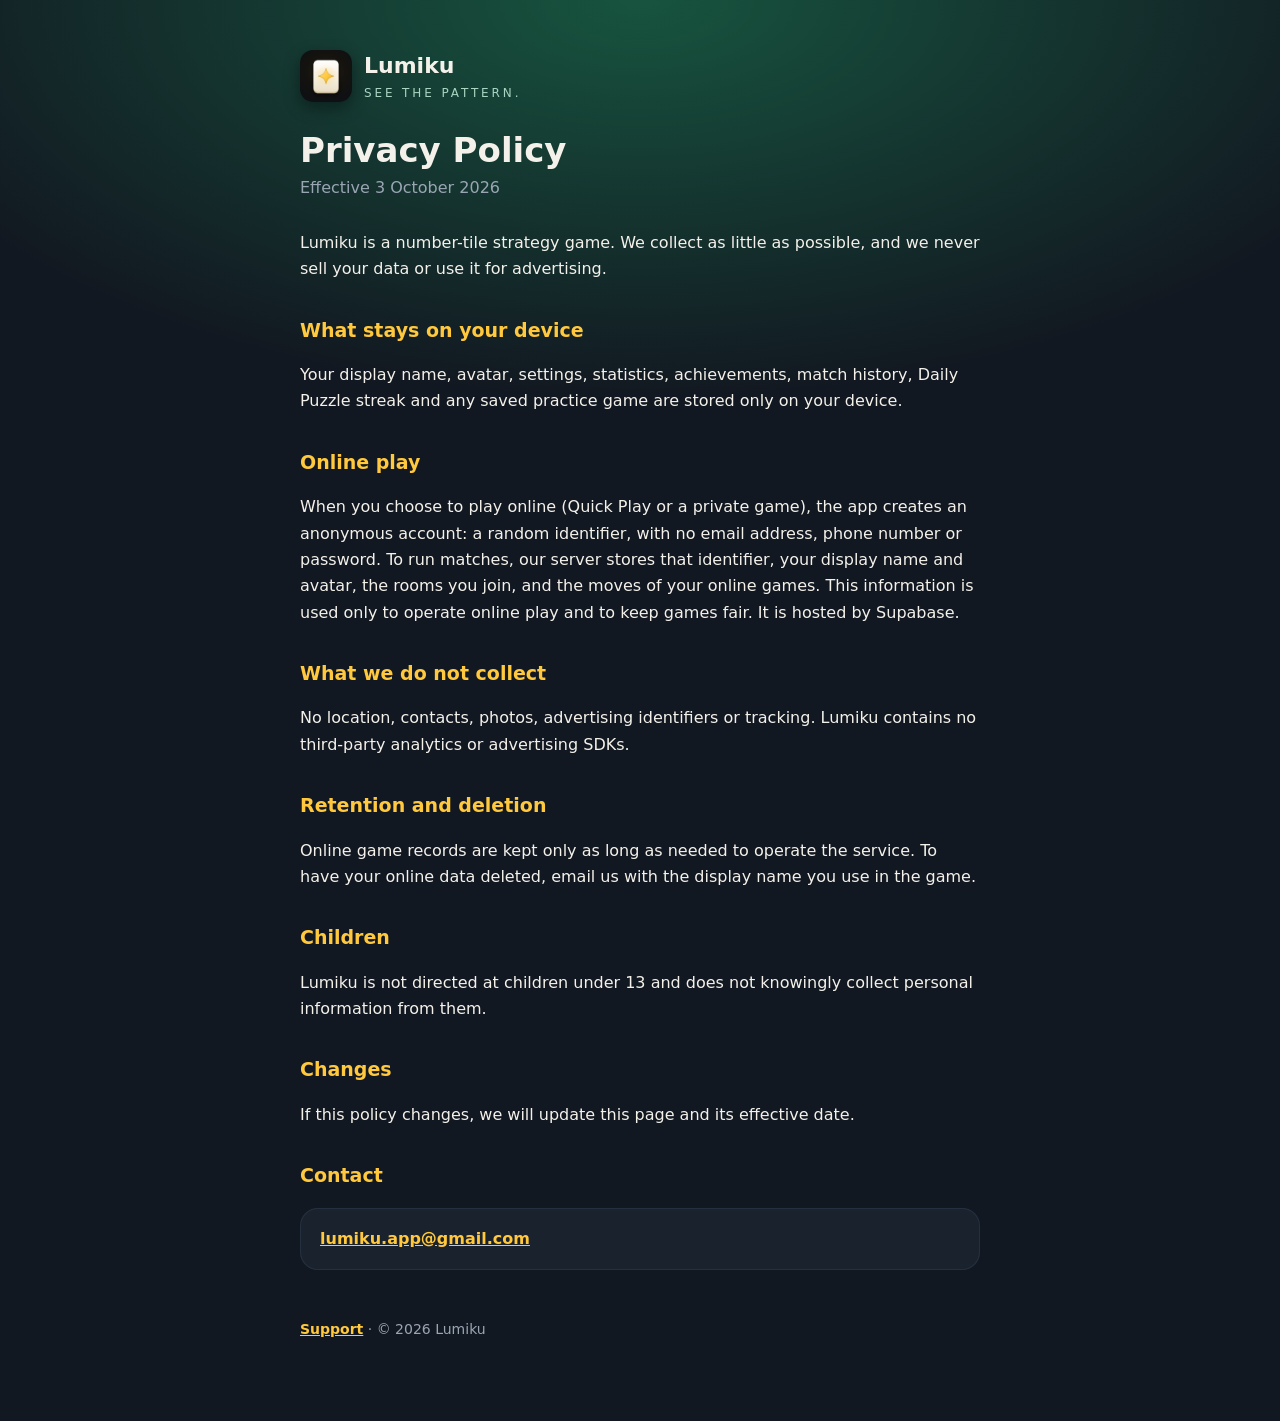
==== privacy.html @ b2671bb0 "Lumiku privacy policy and support pages" ====
<!doctype html>
<html lang="en"><head><meta charset="utf-8"><meta name="viewport" content="width=device-width,initial-scale=1">
<title>Lumiku · Privacy Policy</title><link rel="stylesheet" href="style.css"><link rel="icon" href="icon.png"></head>
<body><main>
<header><img src="icon.png" alt=""><div><div class="n">Lumiku</div><div class="t">See the pattern.</div></div></header>
<h1>Privacy Policy</h1>
<p class="eff">Effective 3 October 2026</p>
<p>Lumiku is a number-tile strategy game. We collect as little as possible, and we never sell your data or use it for advertising.</p>
<h2>What stays on your device</h2>
<p>Your display name, avatar, settings, statistics, achievements, match history, Daily Puzzle streak and any saved practice game are stored only on your device.</p>
<h2>Online play</h2>
<p>When you choose to play online (Quick Play or a private game), the app creates an anonymous account: a random identifier, with no email address, phone number or password. To run matches, our server stores that identifier, your display name and avatar, the rooms you join, and the moves of your online games. This information is used only to operate online play and to keep games fair. It is hosted by Supabase.</p>
<h2>What we do not collect</h2>
<p>No location, contacts, photos, advertising identifiers or tracking. Lumiku contains no third-party analytics or advertising SDKs.</p>
<h2>Retention and deletion</h2>
<p>Online game records are kept only as long as needed to operate the service. To have your online data deleted, email us with the display name you use in the game.</p>
<h2>Children</h2>
<p>Lumiku is not directed at children under 13 and does not knowingly collect personal information from them.</p>
<h2>Changes</h2>
<p>If this policy changes, we will update this page and its effective date.</p>
<h2>Contact</h2>
<div class="card"><a href="mailto:lumiku.app@gmail.com">lumiku.app@gmail.com</a></div>
<footer><a href="support.html">Support</a> · © 2026 Lumiku</footer>
</main></body></html>
---- style.css ----
:root{--navy:#121821;--card:#1a222d;--line:#243040;--text:#f4f1ea;--muted:#9aa5b4;--lumi:#ffc83d}
*{box-sizing:border-box}
body{margin:0;background:radial-gradient(ellipse 90% 40% at 50% 0%,#17543f 0%,#121821 70%) no-repeat,#121821;color:var(--text);font:16px/1.65 -apple-system,BlinkMacSystemFont,"Segoe UI",system-ui,sans-serif}
main{max-width:720px;margin:0 auto;padding:48px 20px 80px}
header{display:flex;align-items:center;gap:12px;margin-bottom:28px}
header img{width:52px;height:52px;border-radius:13px;box-shadow:0 6px 16px rgba(0,0,0,.4)}
header .n{font-weight:800;font-size:22px}
header .t{font-size:12px;letter-spacing:.24em;text-transform:uppercase;color:#a9d4c2}
h1{font-size:34px;line-height:1.1;margin:0 0 6px}
.eff{color:var(--muted);margin:0 0 28px}
h2{font-size:19px;margin:32px 0 8px;color:var(--lumi)}
.card{background:var(--card);box-shadow:inset 0 0 0 1px var(--line);border-radius:18px;padding:18px 20px;margin:16px 0}
a{color:var(--lumi);font-weight:700}
footer{margin-top:48px;color:var(--muted);font-size:14px}
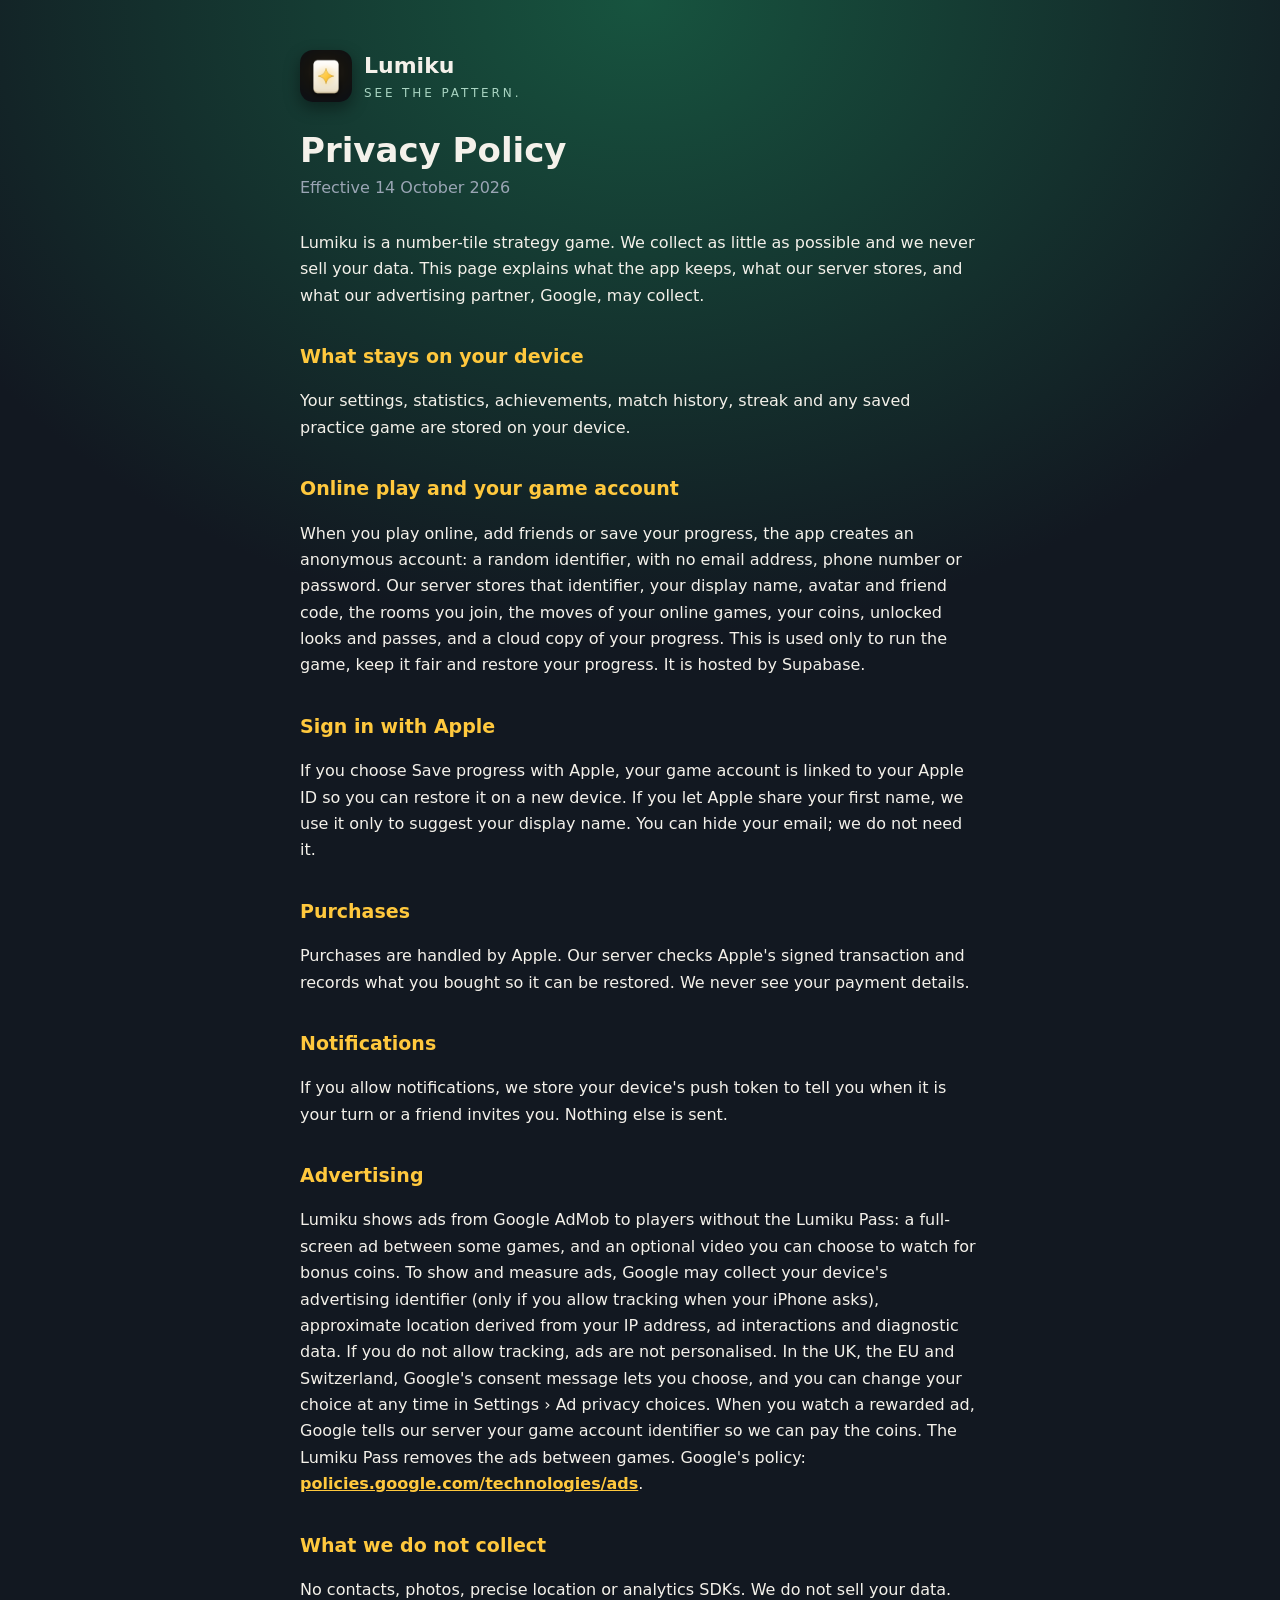
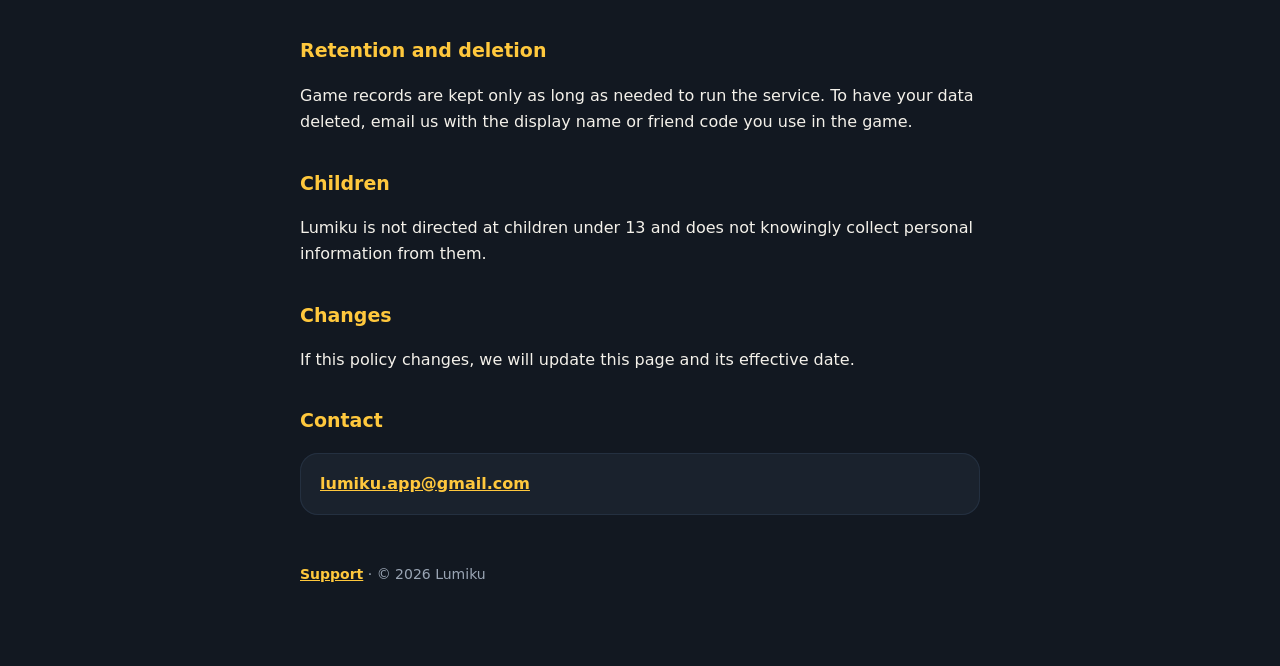
==== commit d36be972: "Privacy policy: Lumiku 1.1 (cloud save, Sign in with Apple, purchases, notifications, AdMob advertis" ====
--- a/privacy.html
+++ b/privacy.html
@@ -4,16 +4,24 @@
 <body><main>
 <header><img src="icon.png" alt=""><div><div class="n">Lumiku</div><div class="t">See the pattern.</div></div></header>
 <h1>Privacy Policy</h1>
-<p class="eff">Effective 3 October 2026</p>
-<p>Lumiku is a number-tile strategy game. We collect as little as possible, and we never sell your data or use it for advertising.</p>
+<p class="eff">Effective 14 October 2026</p>
+<p>Lumiku is a number-tile strategy game. We collect as little as possible and we never sell your data. This page explains what the app keeps, what our server stores, and what our advertising partner, Google, may collect.</p>
 <h2>What stays on your device</h2>
-<p>Your display name, avatar, settings, statistics, achievements, match history, Daily Puzzle streak and any saved practice game are stored only on your device.</p>
-<h2>Online play</h2>
-<p>When you choose to play online (Quick Play or a private game), the app creates an anonymous account: a random identifier, with no email address, phone number or password. To run matches, our server stores that identifier, your display name and avatar, the rooms you join, and the moves of your online games. This information is used only to operate online play and to keep games fair. It is hosted by Supabase.</p>
+<p>Your settings, statistics, achievements, match history, streak and any saved practice game are stored on your device.</p>
+<h2>Online play and your game account</h2>
+<p>When you play online, add friends or save your progress, the app creates an anonymous account: a random identifier, with no email address, phone number or password. Our server stores that identifier, your display name, avatar and friend code, the rooms you join, the moves of your online games, your coins, unlocked looks and passes, and a cloud copy of your progress. This is used only to run the game, keep it fair and restore your progress. It is hosted by Supabase.</p>
+<h2>Sign in with Apple</h2>
+<p>If you choose Save progress with Apple, your game account is linked to your Apple ID so you can restore it on a new device. If you let Apple share your first name, we use it only to suggest your display name. You can hide your email; we do not need it.</p>
+<h2>Purchases</h2>
+<p>Purchases are handled by Apple. Our server checks Apple's signed transaction and records what you bought so it can be restored. We never see your payment details.</p>
+<h2>Notifications</h2>
+<p>If you allow notifications, we store your device's push token to tell you when it is your turn or a friend invites you. Nothing else is sent.</p>
+<h2>Advertising</h2>
+<p>Lumiku shows ads from Google AdMob to players without the Lumiku Pass: a full-screen ad between some games, and an optional video you can choose to watch for bonus coins. To show and measure ads, Google may collect your device's advertising identifier (only if you allow tracking when your iPhone asks), approximate location derived from your IP address, ad interactions and diagnostic data. If you do not allow tracking, ads are not personalised. In the UK, the EU and Switzerland, Google's consent message lets you choose, and you can change your choice at any time in Settings › Ad privacy choices. When you watch a rewarded ad, Google tells our server your game account identifier so we can pay the coins. The Lumiku Pass removes the ads between games. Google's policy: <a href="https://policies.google.com/technologies/ads">policies.google.com/technologies/ads</a>.</p>
 <h2>What we do not collect</h2>
-<p>No location, contacts, photos, advertising identifiers or tracking. Lumiku contains no third-party analytics or advertising SDKs.</p>
+<p>No contacts, photos, precise location or analytics SDKs. We do not sell your data.</p>
 <h2>Retention and deletion</h2>
-<p>Online game records are kept only as long as needed to operate the service. To have your online data deleted, email us with the display name you use in the game.</p>
+<p>Game records are kept only as long as needed to run the service. To have your data deleted, email us with the display name or friend code you use in the game.</p>
 <h2>Children</h2>
 <p>Lumiku is not directed at children under 13 and does not knowingly collect personal information from them.</p>
 <h2>Changes</h2>
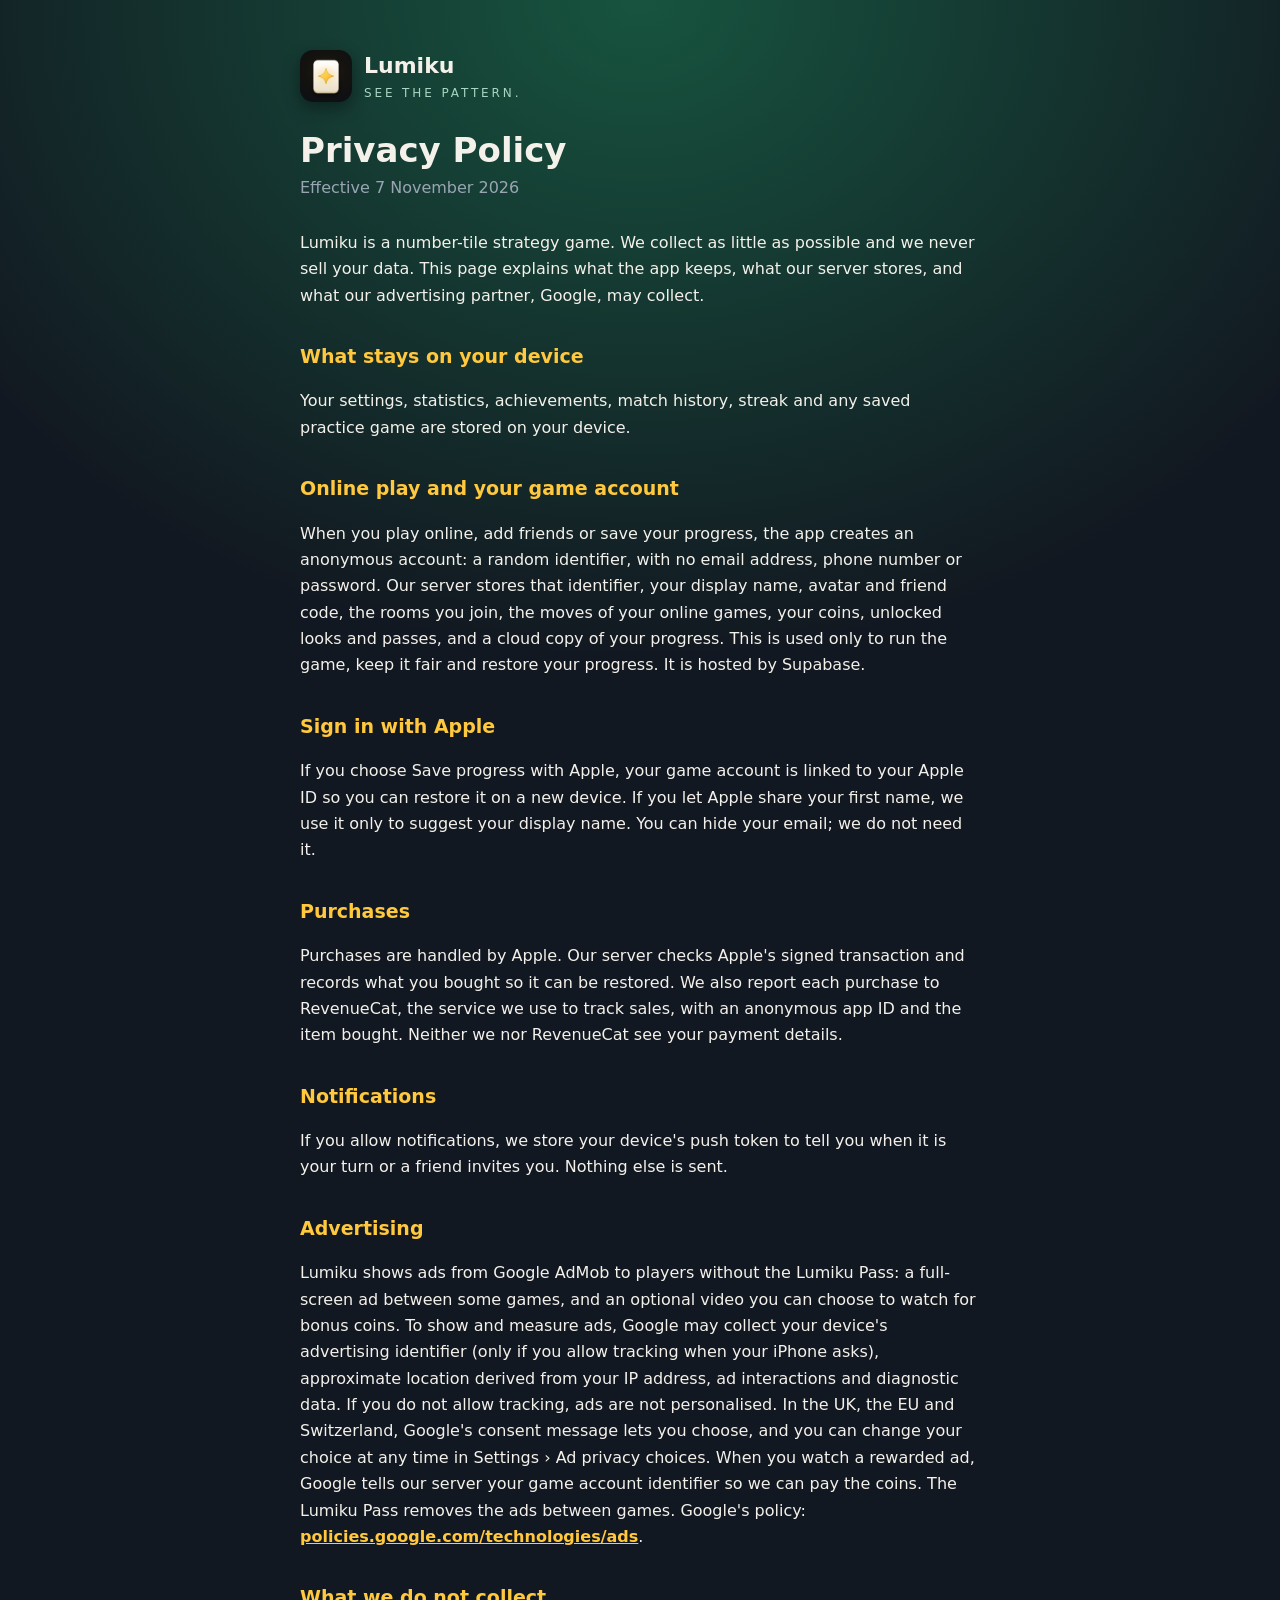
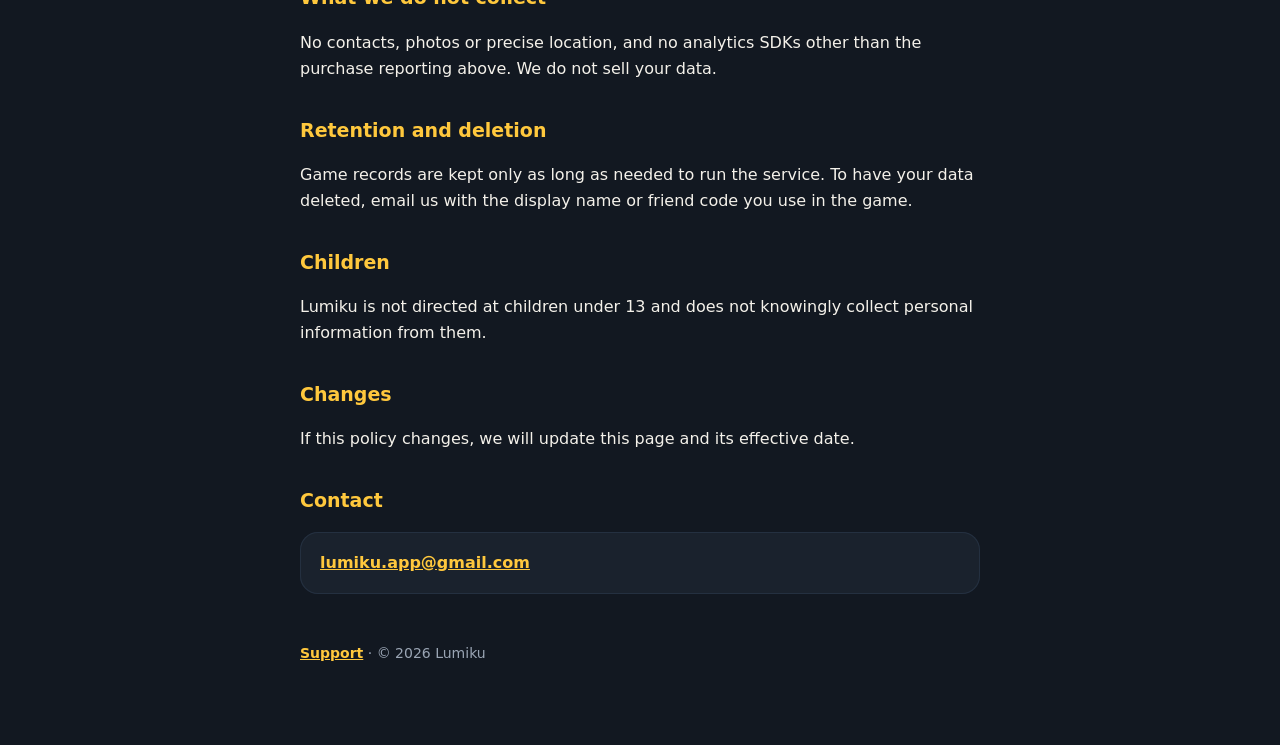
==== commit 372549fe: "Privacy: purchases are reported to RevenueCat Co-Authored-By: Claude Opus 5.5 <noreply@anthropic.com" ====
--- a/privacy.html
+++ b/privacy.html
@@ -4,7 +4,7 @@
 <body><main>
 <header><img src="icon.png" alt=""><div><div class="n">Lumiku</div><div class="t">See the pattern.</div></div></header>
 <h1>Privacy Policy</h1>
-<p class="eff">Effective 14 October 2026</p>
+<p class="eff">Effective 7 November 2026</p>
 <p>Lumiku is a number-tile strategy game. We collect as little as possible and we never sell your data. This page explains what the app keeps, what our server stores, and what our advertising partner, Google, may collect.</p>
 <h2>What stays on your device</h2>
 <p>Your settings, statistics, achievements, match history, streak and any saved practice game are stored on your device.</p>
@@ -13,13 +13,13 @@
 <h2>Sign in with Apple</h2>
 <p>If you choose Save progress with Apple, your game account is linked to your Apple ID so you can restore it on a new device. If you let Apple share your first name, we use it only to suggest your display name. You can hide your email; we do not need it.</p>
 <h2>Purchases</h2>
-<p>Purchases are handled by Apple. Our server checks Apple's signed transaction and records what you bought so it can be restored. We never see your payment details.</p>
+<p>Purchases are handled by Apple. Our server checks Apple's signed transaction and records what you bought so it can be restored. We also report each purchase to RevenueCat, the service we use to track sales, with an anonymous app ID and the item bought. Neither we nor RevenueCat see your payment details.</p>
 <h2>Notifications</h2>
 <p>If you allow notifications, we store your device's push token to tell you when it is your turn or a friend invites you. Nothing else is sent.</p>
 <h2>Advertising</h2>
 <p>Lumiku shows ads from Google AdMob to players without the Lumiku Pass: a full-screen ad between some games, and an optional video you can choose to watch for bonus coins. To show and measure ads, Google may collect your device's advertising identifier (only if you allow tracking when your iPhone asks), approximate location derived from your IP address, ad interactions and diagnostic data. If you do not allow tracking, ads are not personalised. In the UK, the EU and Switzerland, Google's consent message lets you choose, and you can change your choice at any time in Settings › Ad privacy choices. When you watch a rewarded ad, Google tells our server your game account identifier so we can pay the coins. The Lumiku Pass removes the ads between games. Google's policy: <a href="https://policies.google.com/technologies/ads">policies.google.com/technologies/ads</a>.</p>
 <h2>What we do not collect</h2>
-<p>No contacts, photos, precise location or analytics SDKs. We do not sell your data.</p>
+<p>No contacts, photos or precise location, and no analytics SDKs other than the purchase reporting above. We do not sell your data.</p>
 <h2>Retention and deletion</h2>
 <p>Game records are kept only as long as needed to run the service. To have your data deleted, email us with the display name or friend code you use in the game.</p>
 <h2>Children</h2>
